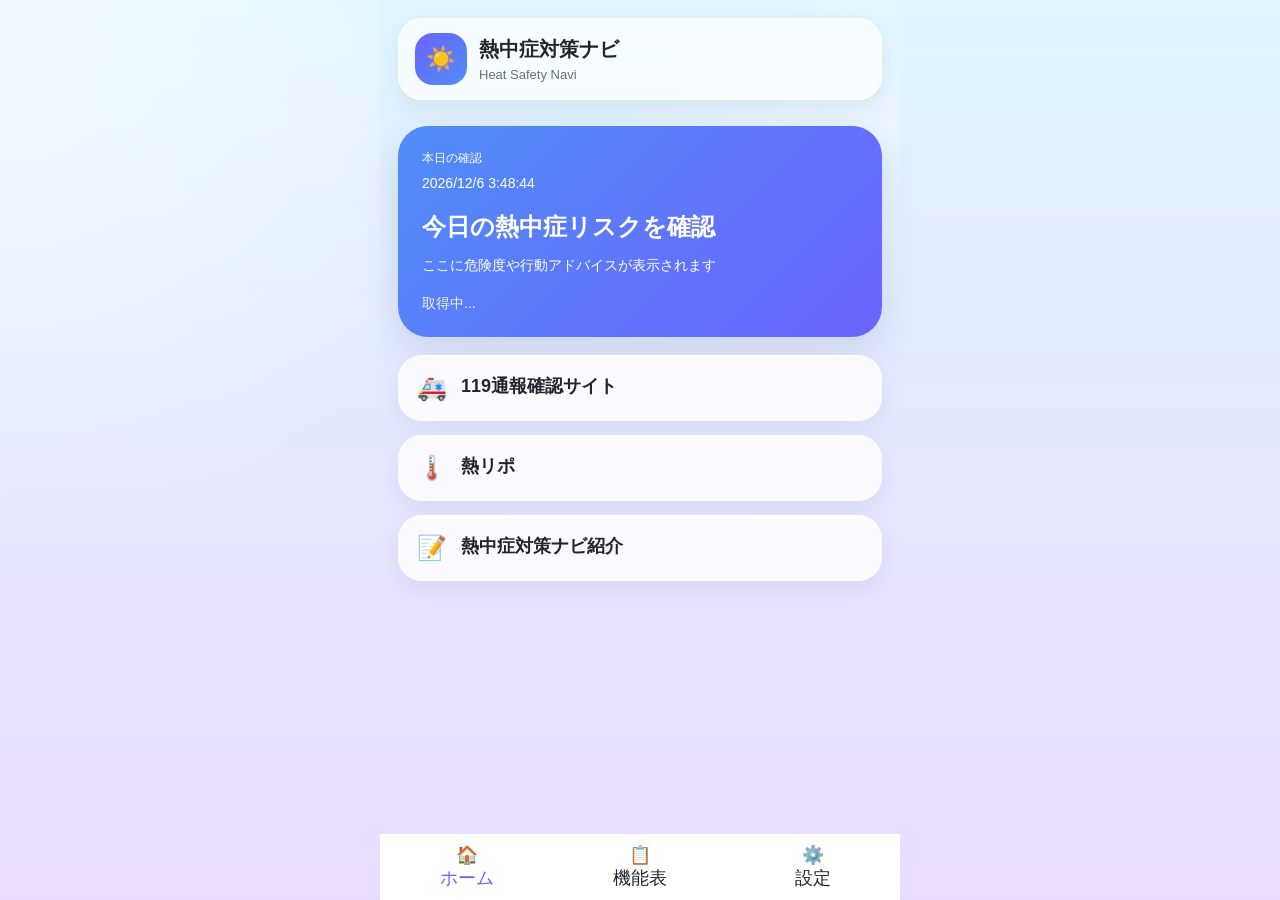
==== index.html @ e70e49cf "Update index.html" ====
<!DOCTYPE html>
<html lang="ja">
<head>
<meta charset="UTF-8">
<meta name="viewport" content="width=device-width,initial-scale=1.0,viewport-fit=cover">
<title>熱中症対策ナビ</title>

<link rel="manifest" href="manifest.webmanifest">
<meta name="theme-color" content="#6c63ff">
<link rel="stylesheet" href="css/style.css?v=5">

</head>

<body>

<!-- ===== スプラッシュ画面（追加） ===== -->
<div id="splash-screen" class="splash-screen">
  <div class="splash-inner">
    <img src="icons/favicon- 512-v2.png" alt="熱中症対策ナビ" class="splash-logo">
    <h1 class="splash-title">熱中症対策ナビ</h1>
    <p class="splash-subtitle">Heat Safety Navi</p>
  </div>
</div>

<div class="app-shell">

<header class="topbar">
<div class="brand">
<div class="brand-logo">☀️</div>
<div>
<h1>熱中症対策ナビ</h1>
<p>Heat Safety Navi</p>
</div>
</div>
</header>

<main class="main-content">

<!-- ===== ホーム ===== -->
<section class="screen active">

<div class="hero-card">

<div class="hero-badge">本日の確認</div>

<div class="hero-time" id="currentTime">
--/--(--） --:--
</div>

<h2 id="riskTitle">今日の熱中症リスクを確認</h2>

<p id="riskText">
ここに危険度や行動アドバイスが表示されます
</p>

<!-- ▼ 追加（気象データ表示） -->
<div id="weatherBox" style="margin-top:20px;font-size:14px;opacity:0.9;">
取得中...
</div>

</div>

<div class="card-list">

<a href="emergency.html" class="feature-wide-card">
<div class="emoji">🚑</div>
<div class="label">119通報確認サイト</div>
</a>

<a href="report.html" class="feature-wide-card">
<div class="emoji">🌡️</div>
<div class="label">熱リポ</div>
</a>

<a href="https://heat-safety-info.nagoyc.jp/" rel="noopener noreferrer" class="feature-wide-card">
<div class="emoji">📝</div>
<div class="label">熱中症対策ナビ紹介</div>
</a>

</div>

</section>
</main>

<!-- ===== ナビ ===== -->
<nav class="bottom-nav">

<a class="nav-item active" href="index.html">
<div class="nav-icon">🏠</div>
<div class="nav-text">ホーム</div>
</a>

<a class="nav-item" href="features.html">
<div class="nav-icon">📋</div>
<div class="nav-text">機能表</div>
</a>

<a class="nav-item" href="settings.html">
<div class="nav-icon">⚙️</div>
<div class="nav-text">設定</div>
</a>

</nav>

</div>

<script src="js/app.js?v=11"></script>

<!-- 🔥 追加スクリプト -->
<script>
function updateTime() {
  const now = new Date();
  document.getElementById("currentTime").textContent =
    now.toLocaleString("ja-JP");
}
setInterval(updateTime, 1000);
updateTime();

// ===== WBGT計算（簡易式） =====
function calcWBGT(temp, humidity) {
  return (0.7 * temp) + (0.3 * humidity / 10);
}

// ===== リスク判定 =====
function getRisk(wbgt) {
  if (wbgt >= 31) return ["危険", "運動は中止。外出も極力避ける"];
  if (wbgt >= 28) return ["厳重警戒", "激しい運動は避ける"];
  if (wbgt >= 25) return ["警戒", "こまめな休憩と水分補給"];
  if (wbgt >= 21) return ["注意", "無理せず活動"];
  return ["安全", "通常活動可能"];
}

// ===== 位置取得 =====
navigator.geolocation.getCurrentPosition(async pos => {

  const lat = pos.coords.latitude;
  const lon = pos.coords.longitude;

  const url = `https://api.open-meteo.com/v1/forecast?latitude=${lat}&longitude=${lon}&current=temperature_2m,relative_humidity_2m`;

  const res = await fetch(url);
  const data = await res.json();

  const temp = data.current.temperature_2m;
  const hum = data.current.relative_humidity_2m;

  const wbgt = calcWBGT(temp, hum);
  const [level, advice] = getRisk(wbgt);

  document.getElementById("weatherBox").innerHTML = `
    🌡️ 気温：${temp}℃<br>
    💧 湿度：${hum}%<br>
    ⚠️ WBGT（推定）：${wbgt.toFixed(1)}<br>
    🔥 危険度：<strong>${level}</strong>
  `;

  document.getElementById("riskTitle").textContent = level;
  document.getElementById("riskText").textContent = advice;

});

// ===== スプラッシュ制御（追加） =====
window.addEventListener("load", () => {
  const splash = document.getElementById("splash-screen");
  if (!splash) return;

  setTimeout(() => {
    splash.classList.add("hide");
  }, 1000);
});
</script>

</body>
</html>
---- css/style.css ----
:root{

  --bg-start: #dff4ff;

  --bg-end: #eadcff;

  --surface: rgba(255,255,255,0.82);

  --surface-strong: rgba(255,255,255,0.92);

  --card-border: rgba(255,255,255,0.75);

  --text-main: #22252f;

  --text-sub: #667085;

  --primary: #6c63ff;

  --primary-2: #4f8df7;

  --primary-soft: #f1efff;

  --danger: #ff6b6b;

  --warning: #ffb347;

  --success: #42c79a;

  --shadow-sm: 0 8px 20px rgba(43, 53, 88, 0.08);

  --shadow-md: 0 14px 35px rgba(43, 53, 88, 0.12);

  --radius-xl: 30px;

  --radius-lg: 24px;

  --radius-md: 18px;

  --radius-sm: 14px;

  --nav-height: 86px;

}

/* ===== BASE ===== */

*{

  box-sizing: border-box;

  -webkit-tap-highlight-color: transparent;

}

html{

  height: 100%;

  font-size: 16px;

}

body{

  margin: 0;

  min-height: 100%;

  font-family: "Segoe UI", "Hiragino Sans", "Yu Gothic UI", sans-serif;

  color: var(--text-main);

  background:

    radial-gradient(circle at top left, rgba(255,255,255,0.6), transparent 35%),

    linear-gradient(180deg, var(--bg-start), var(--bg-end));

  font-size: clamp(14px, 2.5vw, 18px);

}

button,input,select,textarea{

  font: inherit;

}

button{

  border: none;

  background: none;

  cursor: pointer;

}

img{

  max-width: 100%;

  display: block;

}

a{

  text-decoration: none;

  color: inherit;

}

/* ===== LAYOUT ===== */

.app-shell{

  width: 100%;

  max-width: 520px;

  min-height: 100vh;

  margin: 0 auto;

  position: relative;

  padding-bottom: calc(var(--nav-height) + env(safe-area-inset-bottom) + 14px);

  background:

    radial-gradient(circle at top right, rgba(255,255,255,0.45), transparent 30%),

    linear-gradient(180deg, var(--bg-start), var(--bg-end));

}

.topbar{

  padding: 18px;

  position: sticky;

  top: 0;

  z-index: 20;

  background: linear-gradient(

    180deg,

    rgba(223,244,255,0.9) 0%,

    rgba(223,244,255,0.72) 60%,

    rgba(223,244,255,0) 100%

  );

  backdrop-filter: blur(10px);

}

.main-content{

  padding: 8px 18px 22px;

}

/* ===== BRAND ===== */

.brand{

  display:flex;

  align-items:center;

  gap:12px;

  padding:14px 16px;

  border-radius:24px;

  background: rgba(255,255,255,0.72);

  border:1px solid rgba(255,255,255,0.86);

  box-shadow: var(--shadow-sm);

}

.brand-logo{

  width:52px;

  height:52px;

  border-radius:18px;

  display:grid;

  place-items:center;

  font-size:24px;

  color:#fff;

  background: linear-gradient(135deg, var(--primary), var(--primary-2));

}

.brand h1{

  margin:0;

  font-size:20px;

  font-weight:800;

}

.brand p{

  margin:4px 0 0;

  font-size:13px;

  color: var(--text-sub);

}

/* ===== HERO ===== */

.hero-card{

  border-radius: var(--radius-xl);

  padding: 24px;

  color:#fff;

  background: linear-gradient(135deg, var(--primary-2), var(--primary));

  box-shadow: var(--shadow-md);

}

.hero-badge{

  font-size:12px;

  margin-bottom:8px;

}

.hero-time{

  font-size:14px;

  margin-bottom:10px;

}

.hero-card h2{

  font-size:24px;

  margin-bottom:10px;

}

.hero-card p{

  font-size:14px;

}

/* ===== CARD ===== */

.card-list{

  display:grid;

  gap:14px;

  margin-top:18px;

}

.feature-wide-card{

  display:flex;

  gap:14px;

  padding:18px;

  border-radius:24px;

  background: var(--surface);

  border:1px solid var(--card-border);

  box-shadow: var(--shadow-sm);

}

.feature-wide-card .emoji{

  font-size:24px;

}

.feature-wide-card .label{

  font-size:18px;

  font-weight:700;

}

/* ===== SETTINGS ===== */

.settings-card,.info-card{

  background: var(--surface);

  border-radius:24px;

  padding:18px;

}

.setting-row{

  display:flex;

  justify-content:space-between;

  padding:12px 0;

}

.value{

  color: var(--text-sub);

}

/* ===== NAV ===== */

.bottom-nav{

  position:fixed;

  bottom:0;

  left:0;

  right:0;

  max-width:520px;

  margin:auto;

  display:grid;

  grid-template-columns:repeat(3,1fr);

  background:#fff;

}

.nav-item{

  text-align:center;

  padding:10px;

}

.nav-item.active{

  color: var(--primary);

}

/* ===== CONTACT ===== */

.contact-box{

  margin-top:20px;

  text-align:center;

  padding:20px;

  border-radius:24px;

  background:#fff;

  box-shadow: var(--shadow-sm);

}

.contact-btn{

  display:inline-block;

  margin-top:14px;

  padding:12px 20px;

  background:linear-gradient(135deg,#2563eb,#4f46e5);

  color:#fff;

  border-radius:14px;

}

/* ==============================

   🔥 スプラッシュ（追加）

============================== */

.splash-screen{

  position:fixed;

  inset:0;

  z-index:9999;

  display:flex;

  align-items:center;

  justify-content:center;

  background:linear-gradient(135deg, var(--primary), var(--primary-2));

  transition:opacity .45s ease;

}

.splash-screen.hide{

  opacity:0;

  pointer-events:none;

}

.splash-inner{

  text-align:center;

  color:#fff;

}

.splash-logo{

  width:110px;

  height:110px;

  margin:0 auto 18px;

  border-radius:24px;

  background:#fff;

  padding:12px;

  box-shadow:0 14px 32px rgba(0,0,0,.2);

}

.splash-title{

  font-size:26px;

  font-weight:800;

}

.splash-subtitle{

  font-size:14px;

  opacity:.9;

}
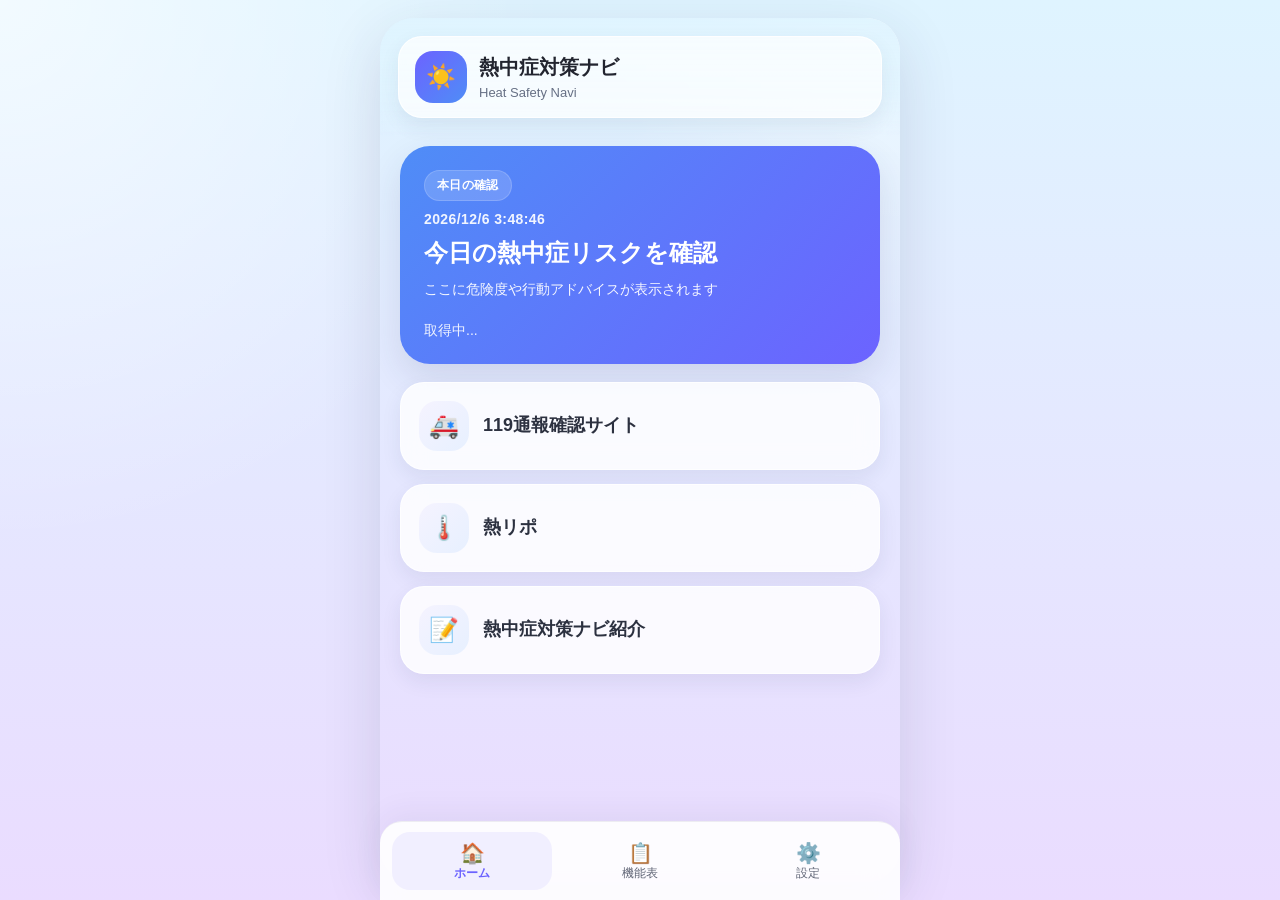
==== commit 33d2800e: "Update index.html" ====
--- a/index.html
+++ b/index.html
@@ -16,7 +16,7 @@
 <!-- ===== スプラッシュ画面（追加） ===== -->
 <div id="splash-screen" class="splash-screen">
   <div class="splash-inner">
-    <img src="icons/favicon- 512-v2.png" alt="熱中症対策ナビ" class="splash-logo">
+    <img src="icons/favicon-512-v2.png" alt="熱中症対策ナビ" class="splash-logo">
     <h1 class="splash-title">熱中症対策ナビ</h1>
     <p class="splash-subtitle">Heat Safety Navi</p>
   </div>
--- a/css/style.css
+++ b/css/style.css
@@ -80,7 +80,13 @@
 
 }
 
-button,input,select,textarea{
+button,
+
+input,
+
+select,
+
+textarea{
 
   font: inherit;
 
@@ -172,19 +178,19 @@
 
 .brand{
 
-  display:flex;
-
-  align-items:center;
-
-  gap:12px;
-
-  padding:14px 16px;
-
-  border-radius:24px;
+  display: flex;
+
+  align-items: center;
+
+  gap: 12px;
+
+  padding: 14px 16px;
+
+  border-radius: 24px;
 
   background: rgba(255,255,255,0.72);
 
-  border:1px solid rgba(255,255,255,0.86);
+  border: 1px solid rgba(255,255,255,0.86);
 
   box-shadow: var(--shadow-sm);
 
@@ -192,19 +198,19 @@
 
 .brand-logo{
 
-  width:52px;
-
-  height:52px;
-
-  border-radius:18px;
-
-  display:grid;
-
-  place-items:center;
-
-  font-size:24px;
-
-  color:#fff;
+  width: 52px;
+
+  height: 52px;
+
+  border-radius: 18px;
+
+  display: grid;
+
+  place-items: center;
+
+  font-size: 24px;
+
+  color: #fff;
 
   background: linear-gradient(135deg, var(--primary), var(--primary-2));
 
@@ -212,24 +218,60 @@
 
 .brand h1{
 
-  margin:0;
-
-  font-size:20px;
-
-  font-weight:800;
+  margin: 0;
+
+  font-size: 20px;
+
+  font-weight: 800;
 
 }
 
 .brand p{
 
-  margin:4px 0 0;
-
-  font-size:13px;
+  margin: 4px 0 0;
+
+  font-size: 13px;
 
   color: var(--text-sub);
 
 }
 
+/* ===== SCREEN ===== */
+
+.screen{
+
+  display: none;
+
+  animation: fadeIn 0.22s ease;
+
+}
+
+.screen.active{
+
+  display: block;
+
+}
+
+@keyframes fadeIn{
+
+  from{
+
+    opacity: 0;
+
+    transform: translateY(4px);
+
+  }
+
+  to{
+
+    opacity: 1;
+
+    transform: translateY(0);
+
+  }
+
+}
+
 /* ===== HERO ===== */
 
 .hero-card{
@@ -238,7 +280,7 @@
 
   padding: 24px;
 
-  color:#fff;
+  color: #fff;
 
   background: linear-gradient(135deg, var(--primary-2), var(--primary));
 
@@ -248,251 +290,577 @@
 
 .hero-badge{
 
-  font-size:12px;
-
-  margin-bottom:8px;
+  display: inline-flex;
+
+  align-items: center;
+
+  gap: 6px;
+
+  min-height: 28px;
+
+  padding: 6px 12px;
+
+  margin-bottom: 10px;
+
+  border-radius: 999px;
+
+  background: rgba(255,255,255,0.16);
+
+  border: 1px solid rgba(255,255,255,0.16);
+
+  font-size: 12px;
+
+  font-weight: 700;
+
+  letter-spacing: 0.03em;
 
 }
 
 .hero-time{
 
-  font-size:14px;
-
-  margin-bottom:10px;
+  font-size: 14px;
+
+  color: rgba(255,255,255,0.92);
+
+  font-weight: 700;
+
+  margin-bottom: 10px;
+
+  letter-spacing: 0.4px;
 
 }
 
 .hero-card h2{
 
-  font-size:24px;
-
-  margin-bottom:10px;
+  margin: 0 0 10px;
+
+  font-size: 24px;
+
+  line-height: 1.3;
+
+  font-weight: 800;
 
 }
 
 .hero-card p{
 
-  font-size:14px;
-
-}
-
-/* ===== CARD ===== */
+  margin: 0;
+
+  font-size: 14px;
+
+  line-height: 1.7;
+
+  color: rgba(255,255,255,0.94);
+
+}
+
+/* ===== SECTION TITLE ===== */
+
+.section-title{
+
+  margin: 6px 0 16px;
+
+  font-size: clamp(20px, 5vw, 28px);
+
+  line-height: 1.25;
+
+  font-weight: 800;
+
+  letter-spacing: 0.01em;
+
+}
+
+/* ===== CARD LIST ===== */
 
 .card-list{
 
-  display:grid;
-
-  gap:14px;
-
-  margin-top:18px;
+  display: grid;
+
+  gap: 14px;
+
+  margin-top: 18px;
 
 }
 
 .feature-wide-card{
 
-  display:flex;
-
-  gap:14px;
-
-  padding:18px;
-
-  border-radius:24px;
+  display: flex;
+
+  align-items: center;
+
+  gap: 14px;
+
+  padding: 18px;
+
+  border-radius: 24px;
 
   background: var(--surface);
 
-  border:1px solid var(--card-border);
+  border: 1px solid var(--card-border);
 
   box-shadow: var(--shadow-sm);
 
+  backdrop-filter: blur(12px);
+
+  transition: transform 0.18s ease, box-shadow 0.18s ease, background 0.18s ease;
+
+}
+
+.feature-wide-card:hover{
+
+  box-shadow: var(--shadow-md);
+
+  background: var(--surface-strong);
+
+}
+
+.feature-wide-card:active{
+
+  transform: scale(0.985);
+
 }
 
 .feature-wide-card .emoji{
 
-  font-size:24px;
+  width: 50px;
+
+  height: 50px;
+
+  flex-shrink: 0;
+
+  display: grid;
+
+  place-items: center;
+
+  font-size: 24px;
+
+  border-radius: 18px;
+
+  background: linear-gradient(135deg, #f5f3ff, #e7f0ff);
 
 }
 
 .feature-wide-card .label{
 
-  font-size:18px;
-
-  font-weight:700;
-
-}
-
-/* ===== SETTINGS ===== */
-
-.settings-card,.info-card{
+  font-size: 18px;
+
+  line-height: 1.4;
+
+  font-weight: 700;
+
+  color: #2c3140;
+
+}
+
+/* ===== FEATURE GRID ===== */
+
+.feature-grid{
+
+  display: grid;
+
+  grid-template-columns: repeat(2, minmax(0, 1fr));
+
+  gap: 14px;
+
+}
+
+.feature-card{
+
+  min-height: 158px;
+
+  padding: 18px 14px;
+
+  border-radius: 26px;
 
   background: var(--surface);
 
-  border-radius:24px;
-
-  padding:18px;
-
-}
-
-.setting-row{
-
-  display:flex;
-
-  justify-content:space-between;
-
-  padding:12px 0;
-
-}
-
-.value{
+  border: 1px solid var(--card-border);
+
+  box-shadow: var(--shadow-sm);
+
+  display: flex;
+
+  flex-direction: column;
+
+  align-items: center;
+
+  justify-content: center;
+
+  text-align: center;
+
+  backdrop-filter: blur(12px);
+
+  transition: transform 0.18s ease, box-shadow 0.18s ease, background 0.18s ease;
+
+}
+
+.feature-card:hover{
+
+  background: var(--surface-strong);
+
+  box-shadow: var(--shadow-md);
+
+}
+
+.feature-card:active{
+
+  transform: scale(0.985);
+
+}
+
+.feature-card .icon,
+
+.feature-card .emoji{
+
+  width: 62px;
+
+  height: 62px;
+
+  display: grid;
+
+  place-items: center;
+
+  border-radius: 20px;
+
+  margin-bottom: 12px;
+
+  font-size: 34px;
+
+  background: linear-gradient(135deg, #f4f0ff, #ebf7ff);
+
+}
+
+.feature-card .title,
+
+.feature-card .label{
+
+  font-size: clamp(15px, 3.8vw, 19px);
+
+  line-height: 1.35;
+
+  font-weight: 800;
+
+  color: #6a57bb;
+
+  word-break: keep-all;
+
+}
+
+/* ===== COMMON CARD ===== */
+
+.card{
+
+  background: var(--surface);
+
+  border: 1px solid var(--card-border);
+
+  border-radius: 24px;
+
+  box-shadow: var(--shadow-sm);
+
+  backdrop-filter: blur(12px);
+
+  padding: 18px 16px;
+
+}
+
+.card + .card{
+
+  margin-top: 14px;
+
+}
+
+.status-card{
+
+  border-radius: 24px;
+
+  padding: 18px 16px;
+
+  background: linear-gradient(135deg, #fff8ec, #fff1f1);
+
+  border: 1px solid rgba(255,255,255,0.7);
+
+  box-shadow: var(--shadow-sm);
+
+}
+
+.status-card h3{
+
+  margin: 0 0 8px;
+
+  font-size: 18px;
+
+  font-weight: 800;
+
+}
+
+.status-card p{
+
+  margin: 0;
+
+  font-size: 14px;
+
+  line-height: 1.7;
 
   color: var(--text-sub);
 
 }
 
-/* ===== NAV ===== */
+/* ===== BOTTOM NAV ===== */
 
 .bottom-nav{
 
-  position:fixed;
-
-  bottom:0;
-
-  left:0;
-
-  right:0;
-
-  max-width:520px;
-
-  margin:auto;
-
-  display:grid;
-
-  grid-template-columns:repeat(3,1fr);
-
-  background:#fff;
+  position: fixed;
+
+  bottom: 0;
+
+  left: 0;
+
+  right: 0;
+
+  z-index: 30;
+
+  max-width: 520px;
+
+  margin: auto;
+
+  display: grid;
+
+  grid-template-columns: repeat(3, 1fr);
+
+  gap: 8px;
+
+  padding: 10px 12px calc(10px + env(safe-area-inset-bottom));
+
+  background: rgba(255,255,255,0.9);
+
+  backdrop-filter: blur(16px);
+
+  border-top: 1px solid rgba(50, 60, 90, 0.08);
+
+  box-shadow: 0 -8px 30px rgba(43,53,88,0.06);
 
 }
 
 .nav-item{
 
-  text-align:center;
-
-  padding:10px;
+  min-height: 58px;
+
+  border-radius: 18px;
+
+  display: flex;
+
+  flex-direction: column;
+
+  align-items: center;
+
+  justify-content: center;
+
+  gap: 4px;
+
+  color: #5f6475;
+
+  transition: background 0.18s ease, color 0.18s ease, transform 0.18s ease;
+
+  text-align: center;
+
+  padding: 10px;
 
 }
 
 .nav-item.active{
 
+  background: var(--primary-soft);
+
   color: var(--primary);
 
-}
-
-/* ===== CONTACT ===== */
-
-.contact-box{
-
-  margin-top:20px;
-
-  text-align:center;
-
-  padding:20px;
-
-  border-radius:24px;
-
-  background:#fff;
-
-  box-shadow: var(--shadow-sm);
-
-}
-
-.contact-btn{
-
-  display:inline-block;
-
-  margin-top:14px;
-
-  padding:12px 20px;
-
-  background:linear-gradient(135deg,#2563eb,#4f46e5);
-
-  color:#fff;
-
-  border-radius:14px;
-
-}
-
-/* ==============================
-
-   🔥 スプラッシュ（追加）
-
-============================== */
+  font-weight: 800;
+
+}
+
+.nav-item:active{
+
+  transform: scale(0.97);
+
+}
+
+.nav-icon{
+
+  font-size: 20px;
+
+  line-height: 1;
+
+}
+
+.nav-text{
+
+  font-size: 12px;
+
+  line-height: 1;
+
+  letter-spacing: 0.01em;
+
+}
+
+/* ===== SPLASH ===== */
 
 .splash-screen{
 
-  position:fixed;
-
-  inset:0;
-
-  z-index:9999;
-
-  display:flex;
-
-  align-items:center;
-
-  justify-content:center;
-
-  background:linear-gradient(135deg, var(--primary), var(--primary-2));
-
-  transition:opacity .45s ease;
+  position: fixed;
+
+  inset: 0;
+
+  z-index: 9999;
+
+  display: flex;
+
+  align-items: center;
+
+  justify-content: center;
+
+  background: linear-gradient(135deg, var(--primary), var(--primary-2));
+
+  transition: opacity .45s ease;
 
 }
 
 .splash-screen.hide{
 
-  opacity:0;
-
-  pointer-events:none;
+  opacity: 0;
+
+  pointer-events: none;
 
 }
 
 .splash-inner{
 
-  text-align:center;
-
-  color:#fff;
+  text-align: center;
+
+  color: #fff;
 
 }
 
 .splash-logo{
 
-  width:110px;
-
-  height:110px;
-
-  margin:0 auto 18px;
-
-  border-radius:24px;
-
-  background:#fff;
-
-  padding:12px;
-
-  box-shadow:0 14px 32px rgba(0,0,0,.2);
+  width: 110px;
+
+  height: 110px;
+
+  margin: 0 auto 18px;
+
+  border-radius: 24px;
+
+  background: #fff;
+
+  padding: 12px;
+
+  box-shadow: 0 14px 32px rgba(0,0,0,.2);
 
 }
 
 .splash-title{
 
-  font-size:26px;
-
-  font-weight:800;
+  font-size: 26px;
+
+  font-weight: 800;
 
 }
 
 .splash-subtitle{
 
-  font-size:14px;
-
-  opacity:.9;
+  font-size: 14px;
+
+  opacity: .9;
+
+}
+
+/* ===== OTHER ===== */
+
+.hidden{
+
+  display: none !important;
+
+}
+
+/* ===== RESPONSIVE ===== */
+
+@media (max-width: 360px){
+
+  .brand h1{
+
+    font-size: 20px;
+
+  }
+
+  .hero-card h2{
+
+    font-size: 24px;
+
+  }
+
+  .feature-wide-card .label{
+
+    font-size: 16px;
+
+  }
+
+  .feature-card{
+
+    min-height: 144px;
+
+    border-radius: 22px;
+
+  }
+
+  .feature-card .title,
+
+  .feature-card .label{
+
+    font-size: 14px;
+
+  }
+
+}
+
+@media (min-width: 768px){
+
+  body{
+
+    padding: 18px 0;
+
+    font-size: 16px;
+
+  }
+
+  .app-shell{
+
+    border-radius: 34px;
+
+    overflow: hidden;
+
+    min-height: calc(100vh - 36px);
+
+    box-shadow: 0 18px 60px rgba(43,53,88,0.14);
+
+  }
+
+  .main-content{
+
+    padding: 10px 20px 24px;
+
+  }
+
+  .feature-grid{
+
+    grid-template-columns: repeat(3, minmax(0, 1fr));
+
+  }
+
+  .bottom-nav{
+
+    border-radius: 22px 22px 0 0;
+
+  }
 
 }
  
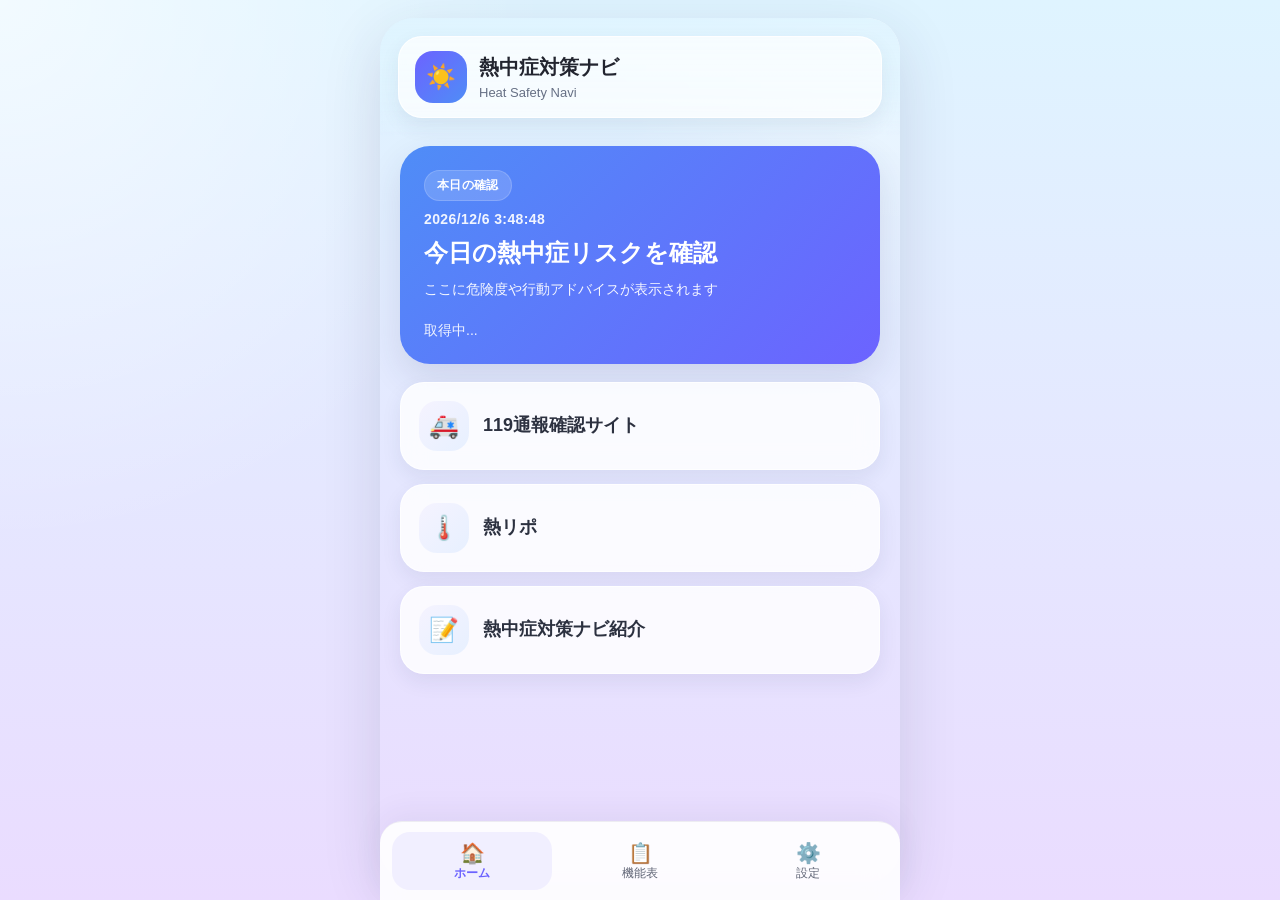
==== commit 30464d11: "Update index.html" ====
--- a/index.html
+++ b/index.html
@@ -7,10 +7,13 @@
 
 <link rel="manifest" href="manifest.webmanifest">
 <meta name="theme-color" content="#6c63ff">
-<link rel="stylesheet" href="css/style.css?v=5">
 
+<!-- ★これ追加 -->
+<link rel="icon" type="image/png" href="icons/favicon-192-v2.png">
+<link rel="apple-touch-icon" href="icons/favicon-512-v2.png">
+
+<link rel="stylesheet" href="css/style.css">
 </head>
-
 <body>
 
 <!-- ===== スプラッシュ画面（追加） ===== -->
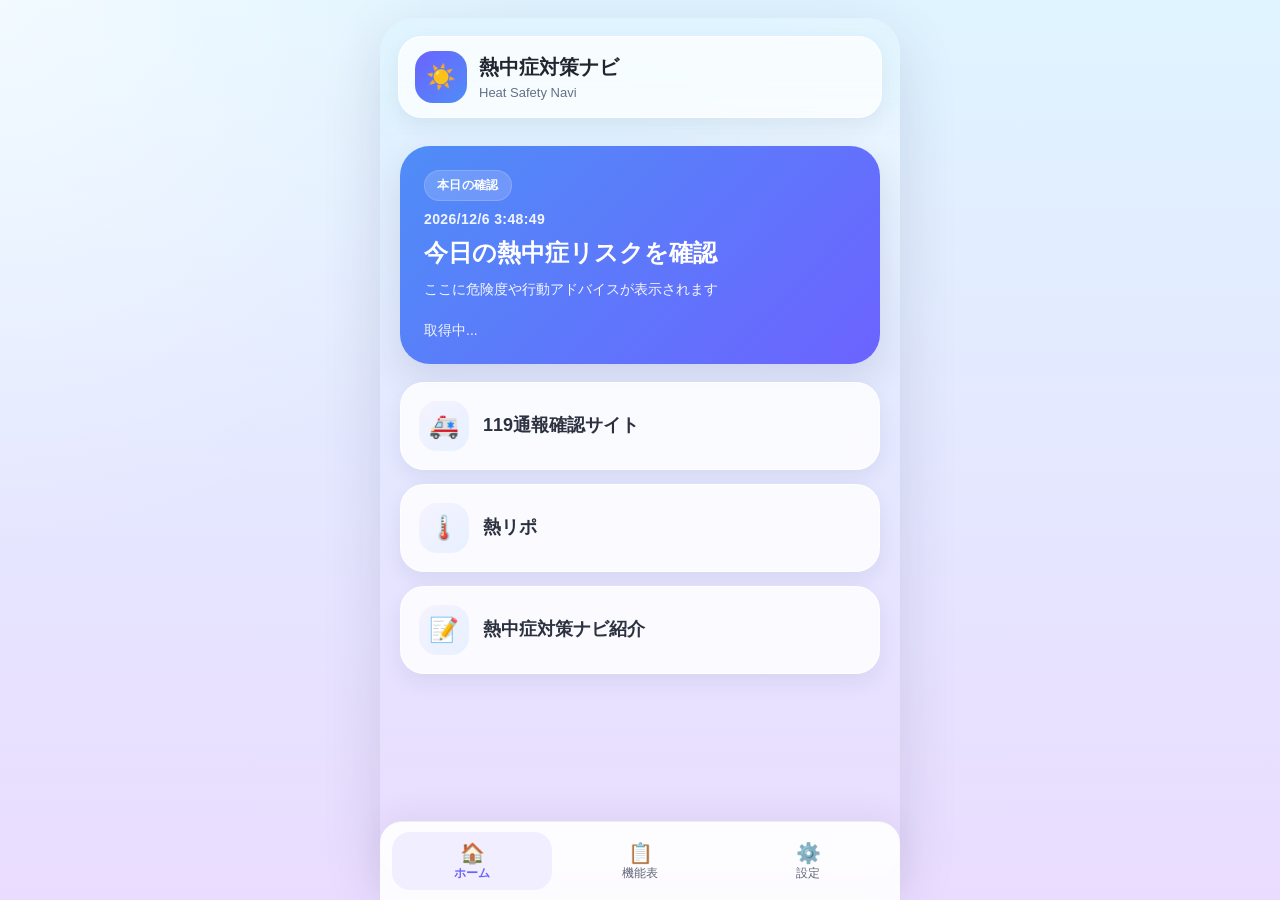
==== commit 555984eb: "Update index.html" ====
--- a/index.html
+++ b/index.html
@@ -8,10 +8,9 @@
 <link rel="manifest" href="manifest.webmanifest">
 <meta name="theme-color" content="#6c63ff">
 
-<!-- ★これ追加 -->
 <link rel="icon" type="image/png" href="icons/favicon-192-v2.png">
+<link rel="shortcut icon" href="icons/favicon-192-v2.png">
 <link rel="apple-touch-icon" href="icons/favicon-512-v2.png">
-
 <link rel="stylesheet" href="css/style.css">
 </head>
 <body>
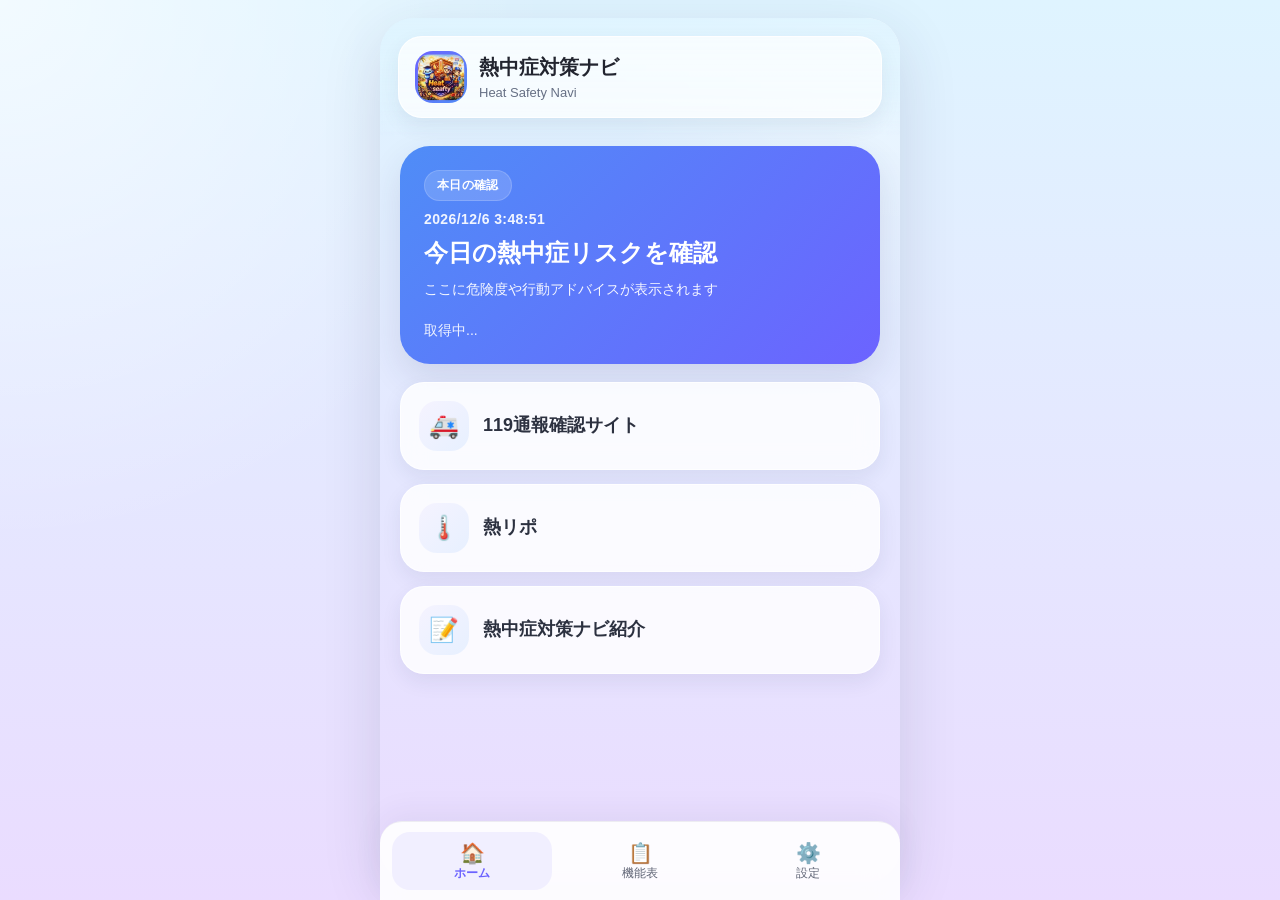
==== commit 7dcc29e7: "Update index.html" ====
--- a/index.html
+++ b/index.html
@@ -28,7 +28,9 @@
 
 <header class="topbar">
 <div class="brand">
-<div class="brand-logo">☀️</div>
+<div class="brand-logo">
+  <img src="icons/favicon-192-v2.png"  alt="logo">
+</div>
 <div>
 <h1>熱中症対策ナビ</h1>
 <p>Heat Safety Navi</p>
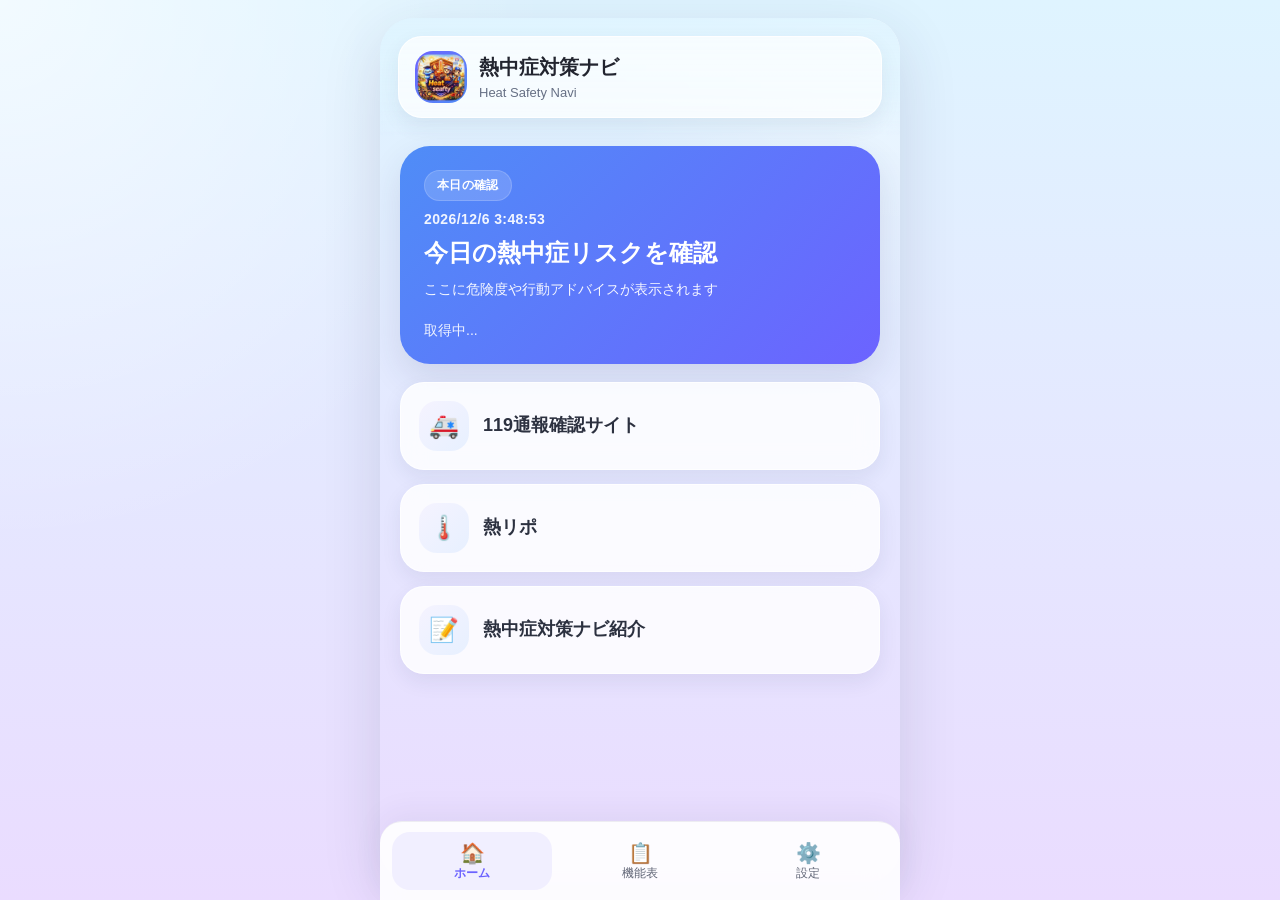
==== commit 41f7cfc6: "Update index.html" ====
--- a/index.html
+++ b/index.html
@@ -29,7 +29,7 @@
 <header class="topbar">
 <div class="brand">
 <div class="brand-logo">
-  <img src="icons/favicon-192-v2.png"  alt="logo">
+  <img src="icons/favicon-512-v2.png"  alt="logo">
 </div>
 <div>
 <h1>熱中症対策ナビ</h1>
--- a/css/style.css
+++ b/css/style.css
@@ -863,4 +863,8 @@
   }
 
 }
- 
+ .brand-logo img{
+  width: 100%;
+  height: 100%;
+  object-fit:cover;
+}
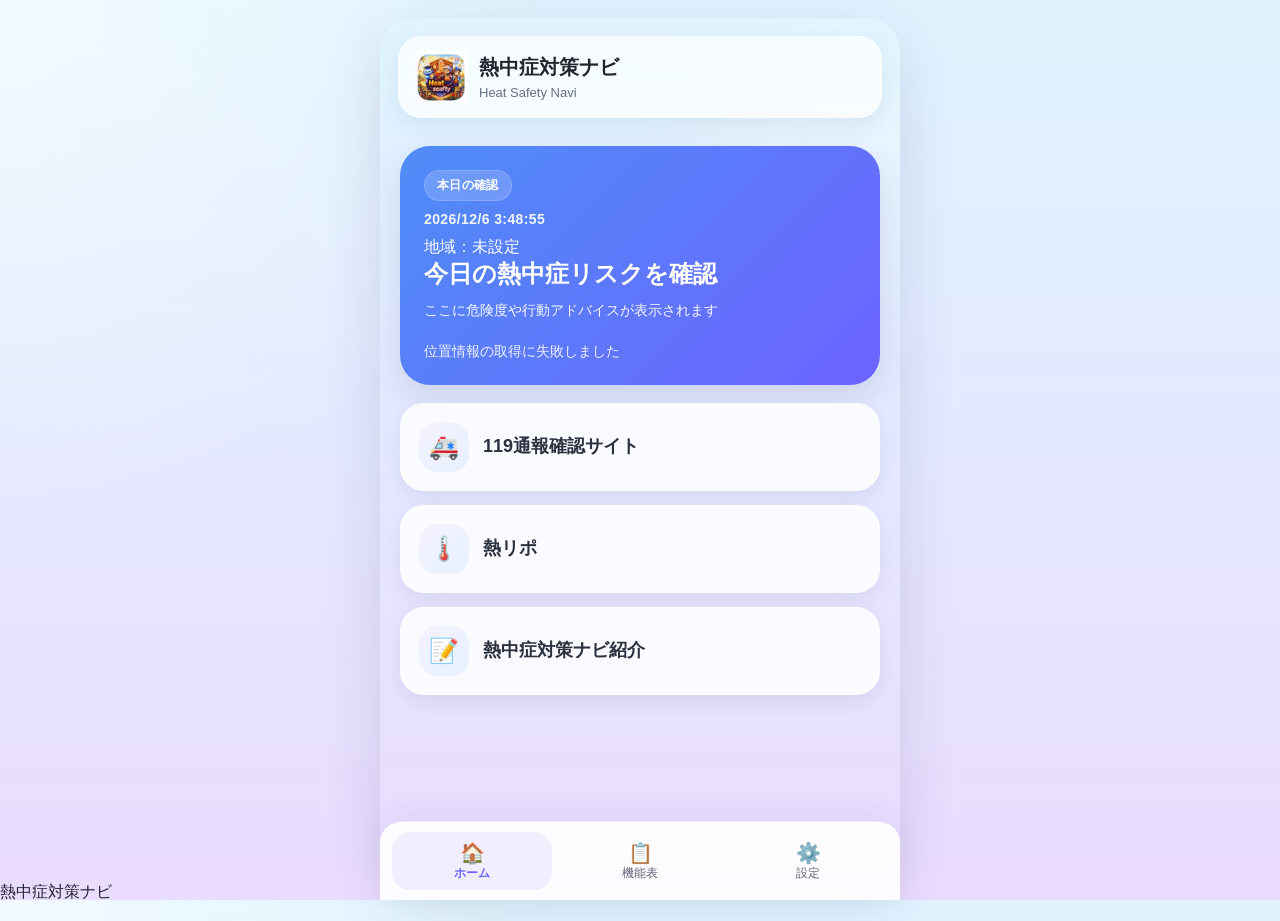
==== commit 8babe41a: "Update index.html" ====
--- a/index.html
+++ b/index.html
@@ -4,32 +4,27 @@
 <meta charset="UTF-8">
 <meta name="viewport" content="width=device-width,initial-scale=1.0,viewport-fit=cover">
 <title>熱中症対策ナビ</title>
-
 <link rel="manifest" href="manifest.webmanifest">
 <meta name="theme-color" content="#6c63ff">
-
 <link rel="icon" type="image/png" href="icons/favicon-192-v2.png">
 <link rel="shortcut icon" href="icons/favicon-192-v2.png">
 <link rel="apple-touch-icon" href="icons/favicon-512-v2.png">
 <link rel="stylesheet" href="css/style.css">
 </head>
 <body>
-
-<!-- ===== スプラッシュ画面（追加） ===== -->
+<!-- ===== スプラッシュ画面 ===== -->
 <div id="splash-screen" class="splash-screen">
-  <div class="splash-inner">
-    <img src="icons/favicon-512-v2.png" alt="熱中症対策ナビ" class="splash-logo">
-    <h1 class="splash-title">熱中症対策ナビ</h1>
-    <p class="splash-subtitle">Heat Safety Navi</p>
-  </div>
-</div>
-
+<div class="splash-inner">
+<img src="icons/favicon-512-v2.png" alt="熱中症対策ナビ" class="splash-logo">
+<h1 class="splash-title">熱中症対策ナビ</h1>
+<p class="splash-subtitle">Heat Safety Navi</p>
+</div>
+</div>
 <div class="app-shell">
-
 <header class="topbar">
 <div class="brand">
 <div class="brand-logo">
-  <img src="icons/favicon-512-v2.png"  alt="logo">
+<img src="icons/favicon-512-v2.png" alt="logo">
 </div>
 <div>
 <h1>熱中症対策ナビ</h1>
@@ -37,142 +32,198 @@
 </div>
 </div>
 </header>
-
 <main class="main-content">
-
-<!-- ===== ホーム ===== -->
 <section class="screen active">
-
 <div class="hero-card">
-
 <div class="hero-badge">本日の確認</div>
-
 <div class="hero-time" id="currentTime">
+
 --/--(--） --:--
 </div>
-
+<div class="hero-region" id="currentRegion">
+
+地域：未設定
+</div>
 <h2 id="riskTitle">今日の熱中症リスクを確認</h2>
-
 <p id="riskText">
+
 ここに危険度や行動アドバイスが表示されます
 </p>
-
-<!-- ▼ 追加（気象データ表示） -->
 <div id="weatherBox" style="margin-top:20px;font-size:14px;opacity:0.9;">
+
 取得中...
 </div>
-
-</div>
-
+</div>
 <div class="card-list">
-
 <a href="emergency.html" class="feature-wide-card">
 <div class="emoji">🚑</div>
 <div class="label">119通報確認サイト</div>
 </a>
-
 <a href="report.html" class="feature-wide-card">
 <div class="emoji">🌡️</div>
 <div class="label">熱リポ</div>
 </a>
-
 <a href="https://heat-safety-info.nagoyc.jp/" rel="noopener noreferrer" class="feature-wide-card">
 <div class="emoji">📝</div>
 <div class="label">熱中症対策ナビ紹介</div>
 </a>
-
-</div>
-
+</div>
 </section>
 </main>
-
 <!-- ===== ナビ ===== -->
 <nav class="bottom-nav">
-
 <a class="nav-item active" href="index.html">
 <div class="nav-icon">🏠</div>
 <div class="nav-text">ホーム</div>
 </a>
-
 <a class="nav-item" href="features.html">
 <div class="nav-icon">📋</div>
 <div class="nav-text">機能表</div>
 </a>
-
 <a class="nav-item" href="settings.html">
 <div class="nav-icon">⚙️</div>
 <div class="nav-text">設定</div>
 </a>
-
 </nav>
-
-</div>
-
+</div>
 <script src="js/app.js?v=11"></script>
-
-<!-- 🔥 追加スクリプト -->
 <script>
+
 function updateTime() {
+
   const now = new Date();
+
   document.getElementById("currentTime").textContent =
+
     now.toLocaleString("ja-JP");
-}
+
+}
+
 setInterval(updateTime, 1000);
+
 updateTime();
 
-// ===== WBGT計算（簡易式） =====
+function updateRegionLabel() {
+
+  const el = document.getElementById("currentRegion");
+
+  if (!el) return;
+
+  const pref = localStorage.getItem("pref") || "";
+
+  const city = localStorage.getItem("city") || "";
+
+  if (pref && city) {
+
+    el.textContent = `地域：${pref} ${city}`;
+
+  } else if (pref) {
+
+    el.textContent = `地域：${pref}`;
+
+  } else {
+
+    el.textContent = "地域：未設定";
+
+  }
+
+}
+
+/* ===== WBGT推定計算（簡易近似） =====
+
+   正式WBGTではなく、気温・湿度からの推定値
+
+*/
+
 function calcWBGT(temp, humidity) {
-  return (0.7 * temp) + (0.3 * humidity / 10);
-}
-
-// ===== リスク判定 =====
+
+  const wbgt =
+
+    0.735 * temp +
+
+    0.0374 * humidity +
+
+    0.00292 * temp * humidity +
+
+    7.619;
+
+  return wbgt;
+
+}
+
 function getRisk(wbgt) {
+
   if (wbgt >= 31) return ["危険", "運動は中止。外出も極力避ける"];
+
   if (wbgt >= 28) return ["厳重警戒", "激しい運動は避ける"];
+
   if (wbgt >= 25) return ["警戒", "こまめな休憩と水分補給"];
+
   if (wbgt >= 21) return ["注意", "無理せず活動"];
+
   return ["安全", "通常活動可能"];
-}
-
-// ===== 位置取得 =====
+
+}
+
+updateRegionLabel();
+
 navigator.geolocation.getCurrentPosition(async pos => {
 
   const lat = pos.coords.latitude;
+
   const lon = pos.coords.longitude;
 
   const url = `https://api.open-meteo.com/v1/forecast?latitude=${lat}&longitude=${lon}&current=temperature_2m,relative_humidity_2m`;
 
   const res = await fetch(url);
+
   const data = await res.json();
 
   const temp = data.current.temperature_2m;
+
   const hum = data.current.relative_humidity_2m;
 
   const wbgt = calcWBGT(temp, hum);
+
   const [level, advice] = getRisk(wbgt);
 
   document.getElementById("weatherBox").innerHTML = `
+
     🌡️ 気温：${temp}℃<br>
+
     💧 湿度：${hum}%<br>
+
     ⚠️ WBGT（推定）：${wbgt.toFixed(1)}<br>
+
     🔥 危険度：<strong>${level}</strong>
+
   `;
 
   document.getElementById("riskTitle").textContent = level;
+
   document.getElementById("riskText").textContent = advice;
 
+}, () => {
+
+  document.getElementById("weatherBox").textContent = "位置情報の取得に失敗しました";
+
 });
 
-// ===== スプラッシュ制御（追加） =====
 window.addEventListener("load", () => {
+
   const splash = document.getElementById("splash-screen");
+
   if (!splash) return;
 
   setTimeout(() => {
+
     splash.classList.add("hide");
+
   }, 1000);
+
 });
 </script>
-
 </body>
 </html>
+熱中症対策ナビ
+ 
--- a/css/style.css
+++ b/css/style.css
@@ -866,5 +866,5 @@
  .brand-logo img{
   width: 100%;
   height: 100%;
-  object-fit:cover;
-}
+  object-fit:contain;
+}
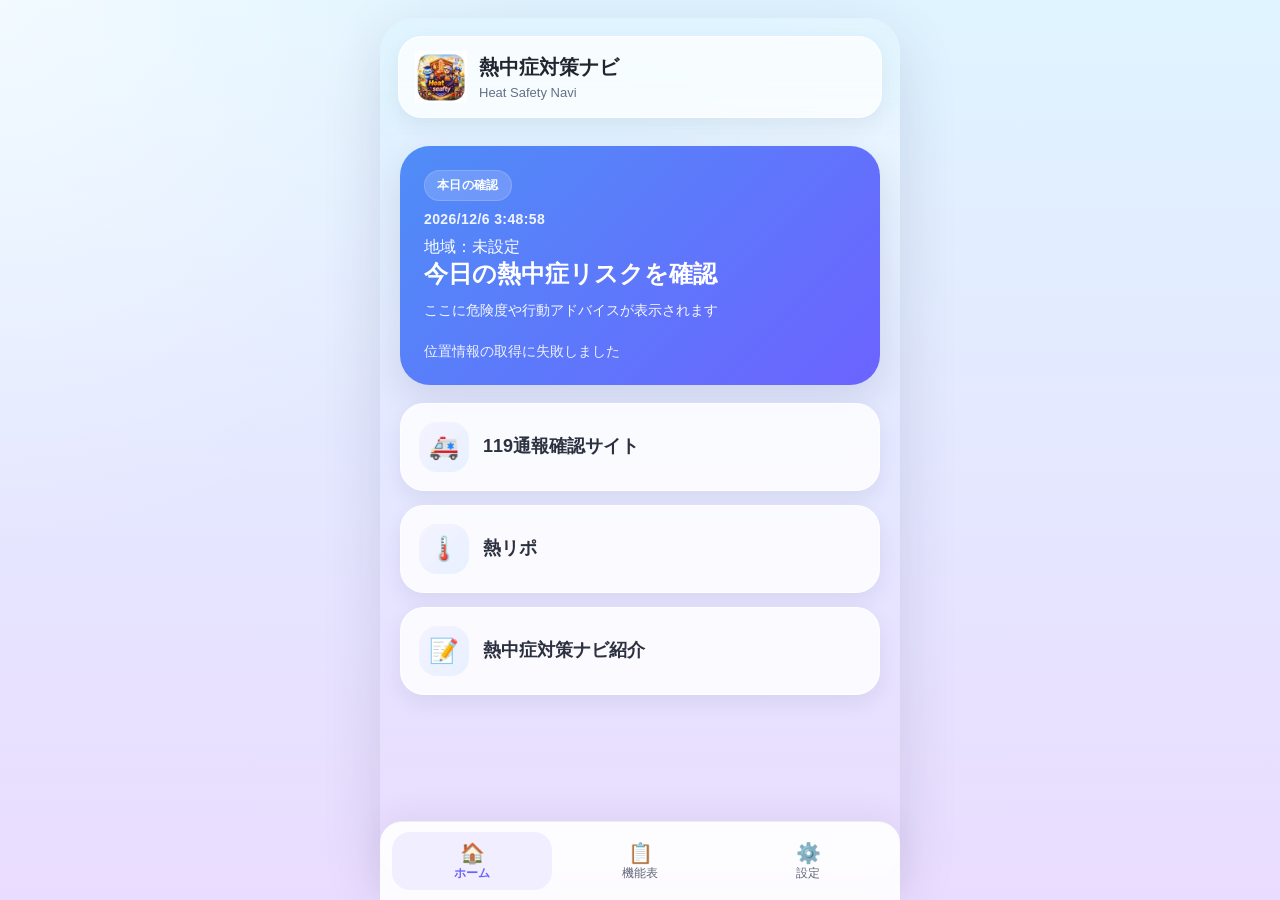
==== commit 9925472f: "Update index.html" ====
--- a/index.html
+++ b/index.html
@@ -225,5 +225,5 @@
 </script>
 </body>
 </html>
-熱中症対策ナビ
+
  
--- a/css/style.css
+++ b/css/style.css
@@ -868,3 +868,12 @@
   height: 100%;
   object-fit:contain;
 }
+
+.hero-region{
+ margin: 0 0 12px;
+ font-size: 14px;
+ font-weight: 700;
+ color: rgba(255,255,255,0.92);
+ line-height: 1.4;
+}
+
